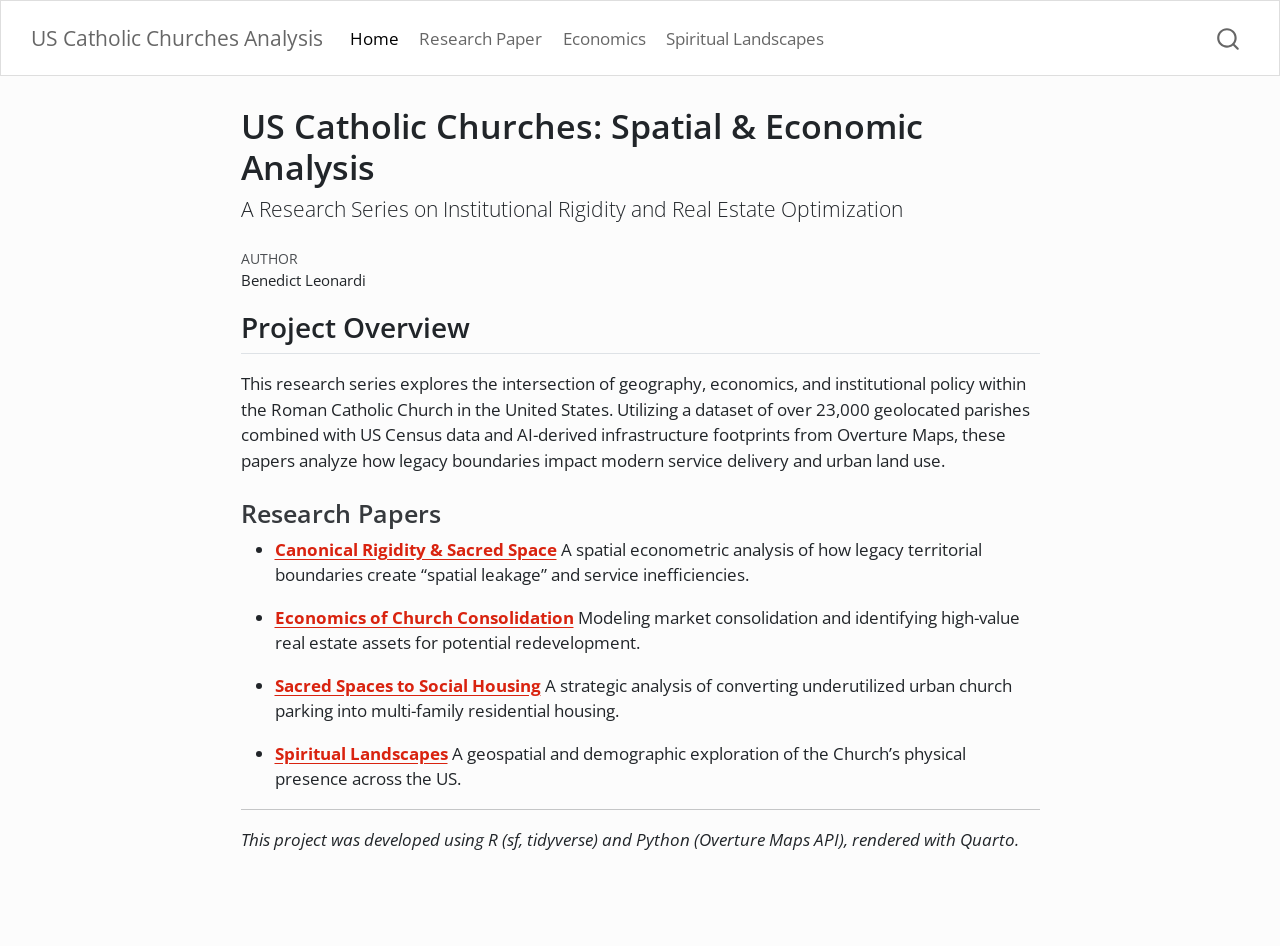
==== docs/index.html @ e0b2d02b "Add rendered docs/ for GitHub Pages hosting Co-Authored-By: Claude Sonnet 4.6 <noreply@anthropic.com" ====
<!DOCTYPE html>
<html xmlns="http://www.w3.org/1999/xhtml" lang="en" xml:lang="en"><head>

<meta charset="utf-8">
<meta name="generator" content="quarto-1.8.27">

<meta name="viewport" content="width=device-width, initial-scale=1.0, user-scalable=yes">

<meta name="author" content="Benedict Leonardi">

<title>US Catholic Churches: Spatial &amp; Economic Analysis – US Catholic Churches Analysis</title>
<style>
code{white-space: pre-wrap;}
span.smallcaps{font-variant: small-caps;}
div.columns{display: flex; gap: min(4vw, 1.5em);}
div.column{flex: auto; overflow-x: auto;}
div.hanging-indent{margin-left: 1.5em; text-indent: -1.5em;}
ul.task-list{list-style: none;}
ul.task-list li input[type="checkbox"] {
  width: 0.8em;
  margin: 0 0.8em 0.2em -1em; /* quarto-specific, see https://github.com/quarto-dev/quarto-cli/issues/4556 */ 
  vertical-align: middle;
}
</style>


<script src="site_libs/quarto-nav/quarto-nav.js"></script>
<script src="site_libs/quarto-nav/headroom.min.js"></script>
<script src="site_libs/clipboard/clipboard.min.js"></script>
<script src="site_libs/quarto-search/autocomplete.umd.js"></script>
<script src="site_libs/quarto-search/fuse.min.js"></script>
<script src="site_libs/quarto-search/quarto-search.js"></script>
<meta name="quarto:offset" content="./">
<script src="site_libs/quarto-html/quarto.js" type="module"></script>
<script src="site_libs/quarto-html/tabsets/tabsets.js" type="module"></script>
<script src="site_libs/quarto-html/axe/axe-check.js" type="module"></script>
<script src="site_libs/quarto-html/popper.min.js"></script>
<script src="site_libs/quarto-html/tippy.umd.min.js"></script>
<script src="site_libs/quarto-html/anchor.min.js"></script>
<link href="site_libs/quarto-html/tippy.css" rel="stylesheet">
<link href="site_libs/quarto-html/quarto-syntax-highlighting-ed96de9b727972fe78a7b5d16c58bf87.css" rel="stylesheet" id="quarto-text-highlighting-styles">
<script src="site_libs/bootstrap/bootstrap.min.js"></script>
<link href="site_libs/bootstrap/bootstrap-icons.css" rel="stylesheet">
<link href="site_libs/bootstrap/bootstrap-a1c87f40015067c62c82f3c4ff3d1ad4.min.css" rel="stylesheet" append-hash="true" id="quarto-bootstrap" data-mode="light">
<script id="quarto-search-options" type="application/json">{
  "location": "navbar",
  "copy-button": false,
  "collapse-after": 3,
  "panel-placement": "end",
  "type": "overlay",
  "limit": 50,
  "keyboard-shortcut": [
    "f",
    "/",
    "s"
  ],
  "show-item-context": false,
  "language": {
    "search-no-results-text": "No results",
    "search-matching-documents-text": "matching documents",
    "search-copy-link-title": "Copy link to search",
    "search-hide-matches-text": "Hide additional matches",
    "search-more-match-text": "more match in this document",
    "search-more-matches-text": "more matches in this document",
    "search-clear-button-title": "Clear",
    "search-text-placeholder": "",
    "search-detached-cancel-button-title": "Cancel",
    "search-submit-button-title": "Submit",
    "search-label": "Search"
  }
}</script>


</head>

<body class="nav-fixed fullcontent quarto-light">

<div id="quarto-search-results"></div>
  <header id="quarto-header" class="headroom fixed-top">
    <nav class="navbar navbar-expand-lg " data-bs-theme="dark">
      <div class="navbar-container container-fluid">
      <div class="navbar-brand-container mx-auto">
    <a class="navbar-brand" href="./index.html">
    <span class="navbar-title">US Catholic Churches Analysis</span>
    </a>
  </div>
            <div id="quarto-search" class="" title="Search"></div>
          <button class="navbar-toggler" type="button" data-bs-toggle="collapse" data-bs-target="#navbarCollapse" aria-controls="navbarCollapse" role="menu" aria-expanded="false" aria-label="Toggle navigation" onclick="if (window.quartoToggleHeadroom) { window.quartoToggleHeadroom(); }">
  <span class="navbar-toggler-icon"></span>
</button>
          <div class="collapse navbar-collapse" id="navbarCollapse">
            <ul class="navbar-nav navbar-nav-scroll me-auto">
  <li class="nav-item">
    <a class="nav-link active" href="./index.html" aria-current="page"> 
<span class="menu-text">Home</span></a>
  </li>  
  <li class="nav-item">
    <a class="nav-link" href="./Canonical_Rigidity_Research_Paper.html"> 
<span class="menu-text">Research Paper</span></a>
  </li>  
  <li class="nav-item">
    <a class="nav-link" href="./Economics_of_Church_Consolidation.html"> 
<span class="menu-text">Economics</span></a>
  </li>  
  <li class="nav-item">
    <a class="nav-link" href="./Spiritual_Landscapes_Paper.html"> 
<span class="menu-text">Spiritual Landscapes</span></a>
  </li>  
</ul>
          </div> <!-- /navcollapse -->
            <div class="quarto-navbar-tools">
</div>
      </div> <!-- /container-fluid -->
    </nav>
</header>
<!-- content -->
<div id="quarto-content" class="quarto-container page-columns page-rows-contents page-layout-article page-navbar">
<!-- sidebar -->
<!-- margin-sidebar -->
    
<!-- main -->
<main class="content" id="quarto-document-content">

<header id="title-block-header" class="quarto-title-block default">
<div class="quarto-title">
<h1 class="title">US Catholic Churches: Spatial &amp; Economic Analysis</h1>
<p class="subtitle lead">A Research Series on Institutional Rigidity and Real Estate Optimization</p>
</div>



<div class="quarto-title-meta">

    <div>
    <div class="quarto-title-meta-heading">Author</div>
    <div class="quarto-title-meta-contents">
             <p>Benedict Leonardi </p>
          </div>
  </div>
    
  
    
  </div>
  


</header>


<section id="project-overview" class="level2">
<h2 class="anchored" data-anchor-id="project-overview">Project Overview</h2>
<p>This research series explores the intersection of geography, economics, and institutional policy within the Roman Catholic Church in the United States. Utilizing a dataset of over 23,000 geolocated parishes combined with US Census data and AI-derived infrastructure footprints from Overture Maps, these papers analyze how legacy boundaries impact modern service delivery and urban land use.</p>
<section id="research-papers" class="level3">
<h3 class="anchored" data-anchor-id="research-papers">Research Papers</h3>
<ul>
<li><p><a href="Canonical_Rigidity_Research_Paper.html"><strong>Canonical Rigidity &amp; Sacred Space</strong></a> A spatial econometric analysis of how legacy territorial boundaries create “spatial leakage” and service inefficiencies.</p></li>
<li><p><a href="Economics_of_Church_Consolidation.html"><strong>Economics of Church Consolidation</strong></a> Modeling market consolidation and identifying high-value real estate assets for potential redevelopment.</p></li>
<li><p><a href="Closure_Conversion_Recommendations.html"><strong>Sacred Spaces to Social Housing</strong></a> A strategic analysis of converting underutilized urban church parking into multi-family residential housing.</p></li>
<li><p><a href="Spiritual_Landscapes_Paper.html"><strong>Spiritual Landscapes</strong></a> A geospatial and demographic exploration of the Church’s physical presence across the US.</p></li>
</ul>
<hr>
<p><em>This project was developed using R (sf, tidyverse) and Python (Overture Maps API), rendered with Quarto.</em></p>


</section>
</section>

</main> <!-- /main -->
<script id="quarto-html-after-body" type="application/javascript">
  window.document.addEventListener("DOMContentLoaded", function (event) {
    const icon = "";
    const anchorJS = new window.AnchorJS();
    anchorJS.options = {
      placement: 'right',
      icon: icon
    };
    anchorJS.add('.anchored');
    const isCodeAnnotation = (el) => {
      for (const clz of el.classList) {
        if (clz.startsWith('code-annotation-')) {                     
          return true;
        }
      }
      return false;
    }
    const onCopySuccess = function(e) {
      // button target
      const button = e.trigger;
      // don't keep focus
      button.blur();
      // flash "checked"
      button.classList.add('code-copy-button-checked');
      var currentTitle = button.getAttribute("title");
      button.setAttribute("title", "Copied!");
      let tooltip;
      if (window.bootstrap) {
        button.setAttribute("data-bs-toggle", "tooltip");
        button.setAttribute("data-bs-placement", "left");
        button.setAttribute("data-bs-title", "Copied!");
        tooltip = new bootstrap.Tooltip(button, 
          { trigger: "manual", 
            customClass: "code-copy-button-tooltip",
            offset: [0, -8]});
        tooltip.show();    
      }
      setTimeout(function() {
        if (tooltip) {
          tooltip.hide();
          button.removeAttribute("data-bs-title");
          button.removeAttribute("data-bs-toggle");
          button.removeAttribute("data-bs-placement");
        }
        button.setAttribute("title", currentTitle);
        button.classList.remove('code-copy-button-checked');
      }, 1000);
      // clear code selection
      e.clearSelection();
    }
    const getTextToCopy = function(trigger) {
      const outerScaffold = trigger.parentElement.cloneNode(true);
      const codeEl = outerScaffold.querySelector('code');
      for (const childEl of codeEl.children) {
        if (isCodeAnnotation(childEl)) {
          childEl.remove();
        }
      }
      return codeEl.innerText;
    }
    const clipboard = new window.ClipboardJS('.code-copy-button:not([data-in-quarto-modal])', {
      text: getTextToCopy
    });
    clipboard.on('success', onCopySuccess);
    if (window.document.getElementById('quarto-embedded-source-code-modal')) {
      const clipboardModal = new window.ClipboardJS('.code-copy-button[data-in-quarto-modal]', {
        text: getTextToCopy,
        container: window.document.getElementById('quarto-embedded-source-code-modal')
      });
      clipboardModal.on('success', onCopySuccess);
    }
      var localhostRegex = new RegExp(/^(?:http|https):\/\/localhost\:?[0-9]*\//);
      var mailtoRegex = new RegExp(/^mailto:/);
        var filterRegex = new RegExp('/' + window.location.host + '/');
      var isInternal = (href) => {
          return filterRegex.test(href) || localhostRegex.test(href) || mailtoRegex.test(href);
      }
      // Inspect non-navigation links and adorn them if external
     var links = window.document.querySelectorAll('a[href]:not(.nav-link):not(.navbar-brand):not(.toc-action):not(.sidebar-link):not(.sidebar-item-toggle):not(.pagination-link):not(.no-external):not([aria-hidden]):not(.dropdown-item):not(.quarto-navigation-tool):not(.about-link)');
      for (var i=0; i<links.length; i++) {
        const link = links[i];
        if (!isInternal(link.href)) {
          // undo the damage that might have been done by quarto-nav.js in the case of
          // links that we want to consider external
          if (link.dataset.originalHref !== undefined) {
            link.href = link.dataset.originalHref;
          }
        }
      }
    function tippyHover(el, contentFn, onTriggerFn, onUntriggerFn) {
      const config = {
        allowHTML: true,
        maxWidth: 500,
        delay: 100,
        arrow: false,
        appendTo: function(el) {
            return el.parentElement;
        },
        interactive: true,
        interactiveBorder: 10,
        theme: 'quarto',
        placement: 'bottom-start',
      };
      if (contentFn) {
        config.content = contentFn;
      }
      if (onTriggerFn) {
        config.onTrigger = onTriggerFn;
      }
      if (onUntriggerFn) {
        config.onUntrigger = onUntriggerFn;
      }
      window.tippy(el, config); 
    }
    const noterefs = window.document.querySelectorAll('a[role="doc-noteref"]');
    for (var i=0; i<noterefs.length; i++) {
      const ref = noterefs[i];
      tippyHover(ref, function() {
        // use id or data attribute instead here
        let href = ref.getAttribute('data-footnote-href') || ref.getAttribute('href');
        try { href = new URL(href).hash; } catch {}
        const id = href.replace(/^#\/?/, "");
        const note = window.document.getElementById(id);
        if (note) {
          return note.innerHTML;
        } else {
          return "";
        }
      });
    }
    const xrefs = window.document.querySelectorAll('a.quarto-xref');
    const processXRef = (id, note) => {
      // Strip column container classes
      const stripColumnClz = (el) => {
        el.classList.remove("page-full", "page-columns");
        if (el.children) {
          for (const child of el.children) {
            stripColumnClz(child);
          }
        }
      }
      stripColumnClz(note)
      if (id === null || id.startsWith('sec-')) {
        // Special case sections, only their first couple elements
        const container = document.createElement("div");
        if (note.children && note.children.length > 2) {
          container.appendChild(note.children[0].cloneNode(true));
          for (let i = 1; i < note.children.length; i++) {
            const child = note.children[i];
            if (child.tagName === "P" && child.innerText === "") {
              continue;
            } else {
              container.appendChild(child.cloneNode(true));
              break;
            }
          }
          if (window.Quarto?.typesetMath) {
            window.Quarto.typesetMath(container);
          }
          return container.innerHTML
        } else {
          if (window.Quarto?.typesetMath) {
            window.Quarto.typesetMath(note);
          }
          return note.innerHTML;
        }
      } else {
        // Remove any anchor links if they are present
        const anchorLink = note.querySelector('a.anchorjs-link');
        if (anchorLink) {
          anchorLink.remove();
        }
        if (window.Quarto?.typesetMath) {
          window.Quarto.typesetMath(note);
        }
        if (note.classList.contains("callout")) {
          return note.outerHTML;
        } else {
          return note.innerHTML;
        }
      }
    }
    for (var i=0; i<xrefs.length; i++) {
      const xref = xrefs[i];
      tippyHover(xref, undefined, function(instance) {
        instance.disable();
        let url = xref.getAttribute('href');
        let hash = undefined; 
        if (url.startsWith('#')) {
          hash = url;
        } else {
          try { hash = new URL(url).hash; } catch {}
        }
        if (hash) {
          const id = hash.replace(/^#\/?/, "");
          const note = window.document.getElementById(id);
          if (note !== null) {
            try {
              const html = processXRef(id, note.cloneNode(true));
              instance.setContent(html);
            } finally {
              instance.enable();
              instance.show();
            }
          } else {
            // See if we can fetch this
            fetch(url.split('#')[0])
            .then(res => res.text())
            .then(html => {
              const parser = new DOMParser();
              const htmlDoc = parser.parseFromString(html, "text/html");
              const note = htmlDoc.getElementById(id);
              if (note !== null) {
                const html = processXRef(id, note);
                instance.setContent(html);
              } 
            }).finally(() => {
              instance.enable();
              instance.show();
            });
          }
        } else {
          // See if we can fetch a full url (with no hash to target)
          // This is a special case and we should probably do some content thinning / targeting
          fetch(url)
          .then(res => res.text())
          .then(html => {
            const parser = new DOMParser();
            const htmlDoc = parser.parseFromString(html, "text/html");
            const note = htmlDoc.querySelector('main.content');
            if (note !== null) {
              // This should only happen for chapter cross references
              // (since there is no id in the URL)
              // remove the first header
              if (note.children.length > 0 && note.children[0].tagName === "HEADER") {
                note.children[0].remove();
              }
              const html = processXRef(null, note);
              instance.setContent(html);
            } 
          }).finally(() => {
            instance.enable();
            instance.show();
          });
        }
      }, function(instance) {
      });
    }
        let selectedAnnoteEl;
        const selectorForAnnotation = ( cell, annotation) => {
          let cellAttr = 'data-code-cell="' + cell + '"';
          let lineAttr = 'data-code-annotation="' +  annotation + '"';
          const selector = 'span[' + cellAttr + '][' + lineAttr + ']';
          return selector;
        }
        const selectCodeLines = (annoteEl) => {
          const doc = window.document;
          const targetCell = annoteEl.getAttribute("data-target-cell");
          const targetAnnotation = annoteEl.getAttribute("data-target-annotation");
          const annoteSpan = window.document.querySelector(selectorForAnnotation(targetCell, targetAnnotation));
          const lines = annoteSpan.getAttribute("data-code-lines").split(",");
          const lineIds = lines.map((line) => {
            return targetCell + "-" + line;
          })
          let top = null;
          let height = null;
          let parent = null;
          if (lineIds.length > 0) {
              //compute the position of the single el (top and bottom and make a div)
              const el = window.document.getElementById(lineIds[0]);
              top = el.offsetTop;
              height = el.offsetHeight;
              parent = el.parentElement.parentElement;
            if (lineIds.length > 1) {
              const lastEl = window.document.getElementById(lineIds[lineIds.length - 1]);
              const bottom = lastEl.offsetTop + lastEl.offsetHeight;
              height = bottom - top;
            }
            if (top !== null && height !== null && parent !== null) {
              // cook up a div (if necessary) and position it 
              let div = window.document.getElementById("code-annotation-line-highlight");
              if (div === null) {
                div = window.document.createElement("div");
                div.setAttribute("id", "code-annotation-line-highlight");
                div.style.position = 'absolute';
                parent.appendChild(div);
              }
              div.style.top = top - 2 + "px";
              div.style.height = height + 4 + "px";
              div.style.left = 0;
              let gutterDiv = window.document.getElementById("code-annotation-line-highlight-gutter");
              if (gutterDiv === null) {
                gutterDiv = window.document.createElement("div");
                gutterDiv.setAttribute("id", "code-annotation-line-highlight-gutter");
                gutterDiv.style.position = 'absolute';
                const codeCell = window.document.getElementById(targetCell);
                const gutter = codeCell.querySelector('.code-annotation-gutter');
                gutter.appendChild(gutterDiv);
              }
              gutterDiv.style.top = top - 2 + "px";
              gutterDiv.style.height = height + 4 + "px";
            }
            selectedAnnoteEl = annoteEl;
          }
        };
        const unselectCodeLines = () => {
          const elementsIds = ["code-annotation-line-highlight", "code-annotation-line-highlight-gutter"];
          elementsIds.forEach((elId) => {
            const div = window.document.getElementById(elId);
            if (div) {
              div.remove();
            }
          });
          selectedAnnoteEl = undefined;
        };
          // Handle positioning of the toggle
      window.addEventListener(
        "resize",
        throttle(() => {
          elRect = undefined;
          if (selectedAnnoteEl) {
            selectCodeLines(selectedAnnoteEl);
          }
        }, 10)
      );
      function throttle(fn, ms) {
      let throttle = false;
      let timer;
        return (...args) => {
          if(!throttle) { // first call gets through
              fn.apply(this, args);
              throttle = true;
          } else { // all the others get throttled
              if(timer) clearTimeout(timer); // cancel #2
              timer = setTimeout(() => {
                fn.apply(this, args);
                timer = throttle = false;
              }, ms);
          }
        };
      }
        // Attach click handler to the DT
        const annoteDls = window.document.querySelectorAll('dt[data-target-cell]');
        for (const annoteDlNode of annoteDls) {
          annoteDlNode.addEventListener('click', (event) => {
            const clickedEl = event.target;
            if (clickedEl !== selectedAnnoteEl) {
              unselectCodeLines();
              const activeEl = window.document.querySelector('dt[data-target-cell].code-annotation-active');
              if (activeEl) {
                activeEl.classList.remove('code-annotation-active');
              }
              selectCodeLines(clickedEl);
              clickedEl.classList.add('code-annotation-active');
            } else {
              // Unselect the line
              unselectCodeLines();
              clickedEl.classList.remove('code-annotation-active');
            }
          });
        }
    const findCites = (el) => {
      const parentEl = el.parentElement;
      if (parentEl) {
        const cites = parentEl.dataset.cites;
        if (cites) {
          return {
            el,
            cites: cites.split(' ')
          };
        } else {
          return findCites(el.parentElement)
        }
      } else {
        return undefined;
      }
    };
    var bibliorefs = window.document.querySelectorAll('a[role="doc-biblioref"]');
    for (var i=0; i<bibliorefs.length; i++) {
      const ref = bibliorefs[i];
      const citeInfo = findCites(ref);
      if (citeInfo) {
        tippyHover(citeInfo.el, function() {
          var popup = window.document.createElement('div');
          citeInfo.cites.forEach(function(cite) {
            var citeDiv = window.document.createElement('div');
            citeDiv.classList.add('hanging-indent');
            citeDiv.classList.add('csl-entry');
            var biblioDiv = window.document.getElementById('ref-' + cite);
            if (biblioDiv) {
              citeDiv.innerHTML = biblioDiv.innerHTML;
            }
            popup.appendChild(citeDiv);
          });
          return popup.innerHTML;
        });
      }
    }
  });
  </script>
</div> <!-- /content -->




</body></html>
---- docs/site_libs/quarto-html/tippy.css ----
.tippy-box[data-animation=fade][data-state=hidden]{opacity:0}[data-tippy-root]{max-width:calc(100vw - 10px)}.tippy-box{position:relative;background-color:#333;color:#fff;border-radius:4px;font-size:14px;line-height:1.4;white-space:normal;outline:0;transition-property:transform,visibility,opacity}.tippy-box[data-placement^=top]>.tippy-arrow{bottom:0}.tippy-box[data-placement^=top]>.tippy-arrow:before{bottom:-7px;left:0;border-width:8px 8px 0;border-top-color:initial;transform-origin:center top}.tippy-box[data-placement^=bottom]>.tippy-arrow{top:0}.tippy-box[data-placement^=bottom]>.tippy-arrow:before{top:-7px;left:0;border-width:0 8px 8px;border-bottom-color:initial;transform-origin:center bottom}.tippy-box[data-placement^=left]>.tippy-arrow{right:0}.tippy-box[data-placement^=left]>.tippy-arrow:before{border-width:8px 0 8px 8px;border-left-color:initial;right:-7px;transform-origin:center left}.tippy-box[data-placement^=right]>.tippy-arrow{left:0}.tippy-box[data-placement^=right]>.tippy-arrow:before{left:-7px;border-width:8px 8px 8px 0;border-right-color:initial;transform-origin:center right}.tippy-box[data-inertia][data-state=visible]{transition-timing-function:cubic-bezier(.54,1.5,.38,1.11)}.tippy-arrow{width:16px;height:16px;color:#333}.tippy-arrow:before{content:"";position:absolute;border-color:transparent;border-style:solid}.tippy-content{position:relative;padding:5px 9px;z-index:1}
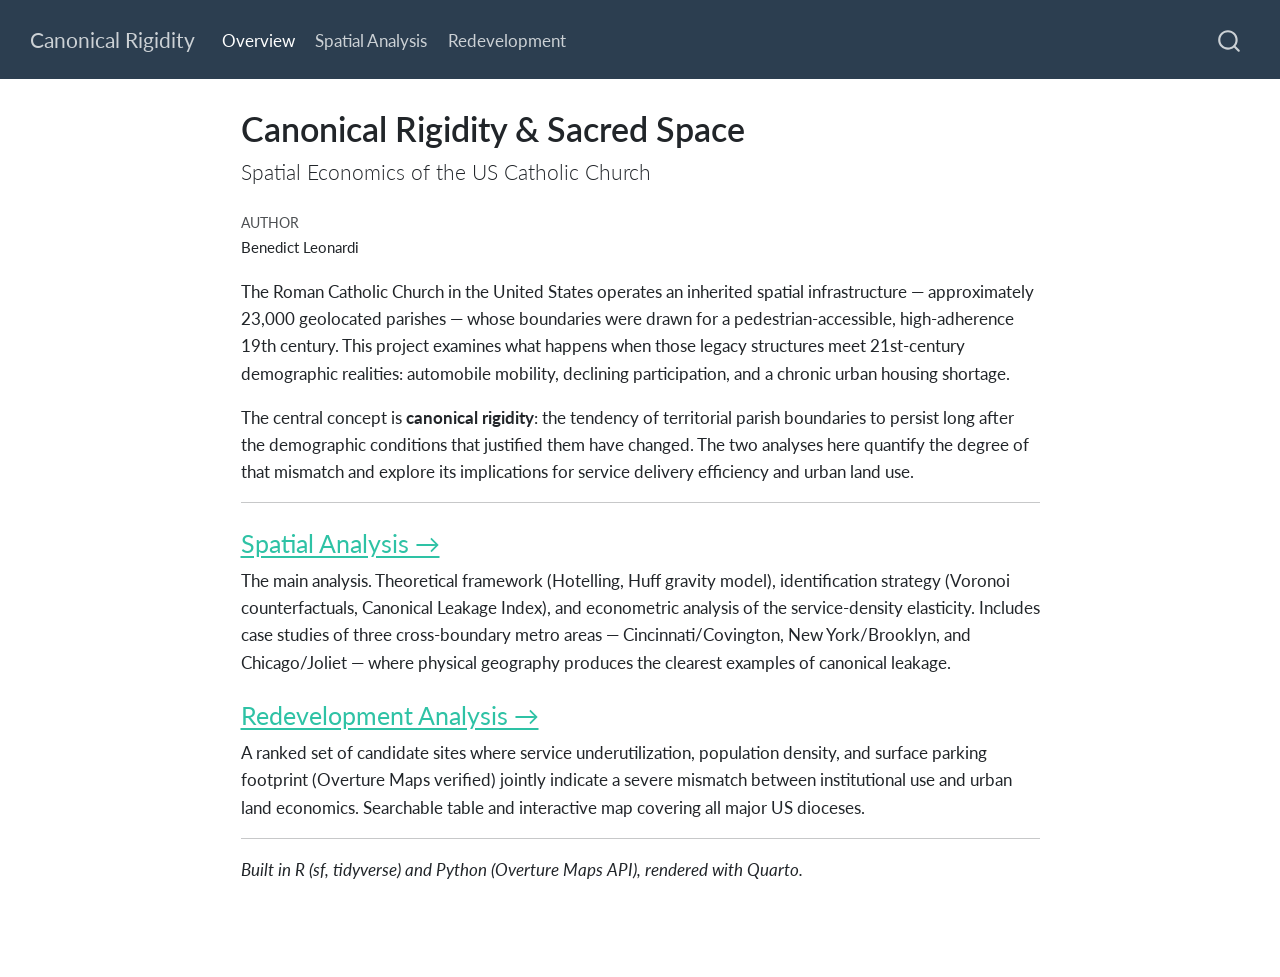
==== commit 903effa8: "Render updated QMDs to docs/ Co-Authored-By: Claude Sonnet 4.6 <noreply@anthropic.com>" ====
--- a/docs/index.html
+++ b/docs/index.html
@@ -8,7 +8,7 @@
 
 <meta name="author" content="Benedict Leonardi">
 
-<title>US Catholic Churches: Spatial &amp; Economic Analysis – US Catholic Churches Analysis</title>
+<title>Canonical Rigidity &amp; Sacred Space – Canonical Rigidity</title>
 <style>
 code{white-space: pre-wrap;}
 span.smallcaps{font-variant: small-caps;}
@@ -38,10 +38,10 @@
 <script src="site_libs/quarto-html/tippy.umd.min.js"></script>
 <script src="site_libs/quarto-html/anchor.min.js"></script>
 <link href="site_libs/quarto-html/tippy.css" rel="stylesheet">
-<link href="site_libs/quarto-html/quarto-syntax-highlighting-ed96de9b727972fe78a7b5d16c58bf87.css" rel="stylesheet" id="quarto-text-highlighting-styles">
+<link href="site_libs/quarto-html/quarto-syntax-highlighting-8b4baf804e461d9b72633f0de59a0cac.css" rel="stylesheet" id="quarto-text-highlighting-styles">
 <script src="site_libs/bootstrap/bootstrap.min.js"></script>
 <link href="site_libs/bootstrap/bootstrap-icons.css" rel="stylesheet">
-<link href="site_libs/bootstrap/bootstrap-a1c87f40015067c62c82f3c4ff3d1ad4.min.css" rel="stylesheet" append-hash="true" id="quarto-bootstrap" data-mode="light">
+<link href="site_libs/bootstrap/bootstrap-490776986bfb54d168745c47eead3066.min.css" rel="stylesheet" append-hash="true" id="quarto-bootstrap" data-mode="light">
 <script id="quarto-search-options" type="application/json">{
   "location": "navbar",
   "copy-button": false,
@@ -81,7 +81,7 @@
       <div class="navbar-container container-fluid">
       <div class="navbar-brand-container mx-auto">
     <a class="navbar-brand" href="./index.html">
-    <span class="navbar-title">US Catholic Churches Analysis</span>
+    <span class="navbar-title">Canonical Rigidity</span>
     </a>
   </div>
             <div id="quarto-search" class="" title="Search"></div>
@@ -92,19 +92,15 @@
             <ul class="navbar-nav navbar-nav-scroll me-auto">
   <li class="nav-item">
     <a class="nav-link active" href="./index.html" aria-current="page"> 
-<span class="menu-text">Home</span></a>
+<span class="menu-text">Overview</span></a>
   </li>  
   <li class="nav-item">
     <a class="nav-link" href="./Canonical_Rigidity_Research_Paper.html"> 
-<span class="menu-text">Research Paper</span></a>
+<span class="menu-text">Spatial Analysis</span></a>
   </li>  
   <li class="nav-item">
-    <a class="nav-link" href="./Economics_of_Church_Consolidation.html"> 
-<span class="menu-text">Economics</span></a>
-  </li>  
-  <li class="nav-item">
-    <a class="nav-link" href="./Spiritual_Landscapes_Paper.html"> 
-<span class="menu-text">Spiritual Landscapes</span></a>
+    <a class="nav-link" href="./Closure_Conversion_Recommendations.html"> 
+<span class="menu-text">Redevelopment</span></a>
   </li>  
 </ul>
           </div> <!-- /navcollapse -->
@@ -123,8 +119,8 @@
 
 <header id="title-block-header" class="quarto-title-block default">
 <div class="quarto-title">
-<h1 class="title">US Catholic Churches: Spatial &amp; Economic Analysis</h1>
-<p class="subtitle lead">A Research Series on Institutional Rigidity and Real Estate Optimization</p>
+<h1 class="title">Canonical Rigidity &amp; Sacred Space</h1>
+<p class="subtitle lead">Spatial Economics of the US Catholic Church</p>
 </div>
 
 
@@ -147,22 +143,20 @@
 </header>
 
 
-<section id="project-overview" class="level2">
-<h2 class="anchored" data-anchor-id="project-overview">Project Overview</h2>
-<p>This research series explores the intersection of geography, economics, and institutional policy within the Roman Catholic Church in the United States. Utilizing a dataset of over 23,000 geolocated parishes combined with US Census data and AI-derived infrastructure footprints from Overture Maps, these papers analyze how legacy boundaries impact modern service delivery and urban land use.</p>
-<section id="research-papers" class="level3">
-<h3 class="anchored" data-anchor-id="research-papers">Research Papers</h3>
-<ul>
-<li><p><a href="Canonical_Rigidity_Research_Paper.html"><strong>Canonical Rigidity &amp; Sacred Space</strong></a> A spatial econometric analysis of how legacy territorial boundaries create “spatial leakage” and service inefficiencies.</p></li>
-<li><p><a href="Economics_of_Church_Consolidation.html"><strong>Economics of Church Consolidation</strong></a> Modeling market consolidation and identifying high-value real estate assets for potential redevelopment.</p></li>
-<li><p><a href="Closure_Conversion_Recommendations.html"><strong>Sacred Spaces to Social Housing</strong></a> A strategic analysis of converting underutilized urban church parking into multi-family residential housing.</p></li>
-<li><p><a href="Spiritual_Landscapes_Paper.html"><strong>Spiritual Landscapes</strong></a> A geospatial and demographic exploration of the Church’s physical presence across the US.</p></li>
-</ul>
+<p>The Roman Catholic Church in the United States operates an inherited spatial infrastructure — approximately 23,000 geolocated parishes — whose boundaries were drawn for a pedestrian-accessible, high-adherence 19th century. This project examines what happens when those legacy structures meet 21st-century demographic realities: automobile mobility, declining participation, and a chronic urban housing shortage.</p>
+<p>The central concept is <strong>canonical rigidity</strong>: the tendency of territorial parish boundaries to persist long after the demographic conditions that justified them have changed. The two analyses here quantify the degree of that mismatch and explore its implications for service delivery efficiency and urban land use.</p>
 <hr>
-<p><em>This project was developed using R (sf, tidyverse) and Python (Overture Maps API), rendered with Quarto.</em></p>
-
-
+<section id="spatial-analysis" class="level3">
+<h3 class="anchored" data-anchor-id="spatial-analysis"><a href="Canonical_Rigidity_Research_Paper.html">Spatial Analysis →</a></h3>
+<p>The main analysis. Theoretical framework (Hotelling, Huff gravity model), identification strategy (Voronoi counterfactuals, Canonical Leakage Index), and econometric analysis of the service-density elasticity. Includes case studies of three cross-boundary metro areas — Cincinnati/Covington, New York/Brooklyn, and Chicago/Joliet — where physical geography produces the clearest examples of canonical leakage.</p>
 </section>
+<section id="redevelopment-analysis" class="level3">
+<h3 class="anchored" data-anchor-id="redevelopment-analysis"><a href="Closure_Conversion_Recommendations.html">Redevelopment Analysis →</a></h3>
+<p>A ranked set of candidate sites where service underutilization, population density, and surface parking footprint (Overture Maps verified) jointly indicate a severe mismatch between institutional use and urban land economics. Searchable table and interactive map covering all major US dioceses.</p>
+<hr>
+<p><em>Built in R (sf, tidyverse) and Python (Overture Maps API), rendered with Quarto.</em></p>
+
+
 </section>
 
 </main> <!-- /main -->
--- a/docs/site_libs/quarto-html/quarto-syntax-highlighting-8b4baf804e461d9b72633f0de59a0cac.css
+++ b/docs/site_libs/quarto-html/quarto-syntax-highlighting-8b4baf804e461d9b72633f0de59a0cac.css
@@ -0,0 +1,210 @@
+/* quarto syntax highlight colors */
+:root {
+  --quarto-hl-al-color: #ff5555;
+  --quarto-hl-an-color: #6a737d;
+  --quarto-hl-at-color: #d73a49;
+  --quarto-hl-bn-color: #005cc5;
+  --quarto-hl-bu-color: #d73a49;
+  --quarto-hl-ch-color: #032f62;
+  --quarto-hl-co-color: #6a737d;
+  --quarto-hl-cv-color: #6a737d;
+  --quarto-hl-cn-color: #005cc5;
+  --quarto-hl-cf-color: #d73a49;
+  --quarto-hl-dt-color: #d73a49;
+  --quarto-hl-dv-color: #005cc5;
+  --quarto-hl-do-color: #6a737d;
+  --quarto-hl-er-color: #ff5555;
+  --quarto-hl-ex-color: #d73a49;
+  --quarto-hl-fl-color: #005cc5;
+  --quarto-hl-fu-color: #6f42c1;
+  --quarto-hl-im-color: #032f62;
+  --quarto-hl-in-color: #6a737d;
+  --quarto-hl-kw-color: #d73a49;
+  --quarto-hl-op-color: #24292e;
+  --quarto-hl-pp-color: #d73a49;
+  --quarto-hl-re-color: #6a737d;
+  --quarto-hl-sc-color: #005cc5;
+  --quarto-hl-ss-color: #032f62;
+  --quarto-hl-st-color: #032f62;
+  --quarto-hl-va-color: #e36209;
+  --quarto-hl-vs-color: #032f62;
+  --quarto-hl-wa-color: #ff5555;
+}
+
+/* other quarto variables */
+:root {
+  --quarto-font-monospace: SFMono-Regular, Menlo, Monaco, Consolas, "Liberation Mono", "Courier New", monospace;
+}
+
+/* syntax highlight based on Pandoc's rules */
+pre > code.sourceCode > span {
+  color: #24292e;
+}
+
+code.sourceCode > span {
+  color: #24292e;
+}
+
+div.sourceCode,
+div.sourceCode pre.sourceCode {
+  color: #24292e;
+}
+
+/* Normal */
+code span {
+  color: #24292e;
+}
+
+/* Alert */
+code span.al {
+  font-weight: bold;
+  color: #ff5555;
+}
+
+/* Annotation */
+code span.an {
+  color: #6a737d;
+}
+
+/* Attribute */
+code span.at {
+  color: #d73a49;
+}
+
+/* BaseN */
+code span.bn {
+  color: #005cc5;
+}
+
+/* BuiltIn */
+code span.bu {
+  color: #d73a49;
+}
+
+/* ControlFlow */
+code span.cf {
+  color: #d73a49;
+}
+
+/* Char */
+code span.ch {
+  color: #032f62;
+}
+
+/* Constant */
+code span.cn {
+  color: #005cc5;
+}
+
+/* Comment */
+code span.co {
+  color: #6a737d;
+}
+
+/* CommentVar */
+code span.cv {
+  color: #6a737d;
+}
+
+/* Documentation */
+code span.do {
+  color: #6a737d;
+}
+
+/* DataType */
+code span.dt {
+  color: #d73a49;
+}
+
+/* DecVal */
+code span.dv {
+  color: #005cc5;
+}
+
+/* Error */
+code span.er {
+  color: #ff5555;
+  text-decoration: underline;
+}
+
+/* Extension */
+code span.ex {
+  font-weight: bold;
+  color: #d73a49;
+}
+
+/* Float */
+code span.fl {
+  color: #005cc5;
+}
+
+/* Function */
+code span.fu {
+  color: #6f42c1;
+}
+
+/* Import */
+code span.im {
+  color: #032f62;
+}
+
+/* Information */
+code span.in {
+  color: #6a737d;
+}
+
+/* Keyword */
+code span.kw {
+  color: #d73a49;
+}
+
+/* Operator */
+code span.op {
+  color: #24292e;
+}
+
+/* Preprocessor */
+code span.pp {
+  color: #d73a49;
+}
+
+/* RegionMarker */
+code span.re {
+  color: #6a737d;
+}
+
+/* SpecialChar */
+code span.sc {
+  color: #005cc5;
+}
+
+/* SpecialString */
+code span.ss {
+  color: #032f62;
+}
+
+/* String */
+code span.st {
+  color: #032f62;
+}
+
+/* Variable */
+code span.va {
+  color: #e36209;
+}
+
+/* VerbatimString */
+code span.vs {
+  color: #032f62;
+}
+
+/* Warning */
+code span.wa {
+  color: #ff5555;
+}
+
+.prevent-inlining {
+  content: "</";
+}
+
+/*# sourceMappingURL=d5869c7ef605691dccb382f9093b1d67.css.map */
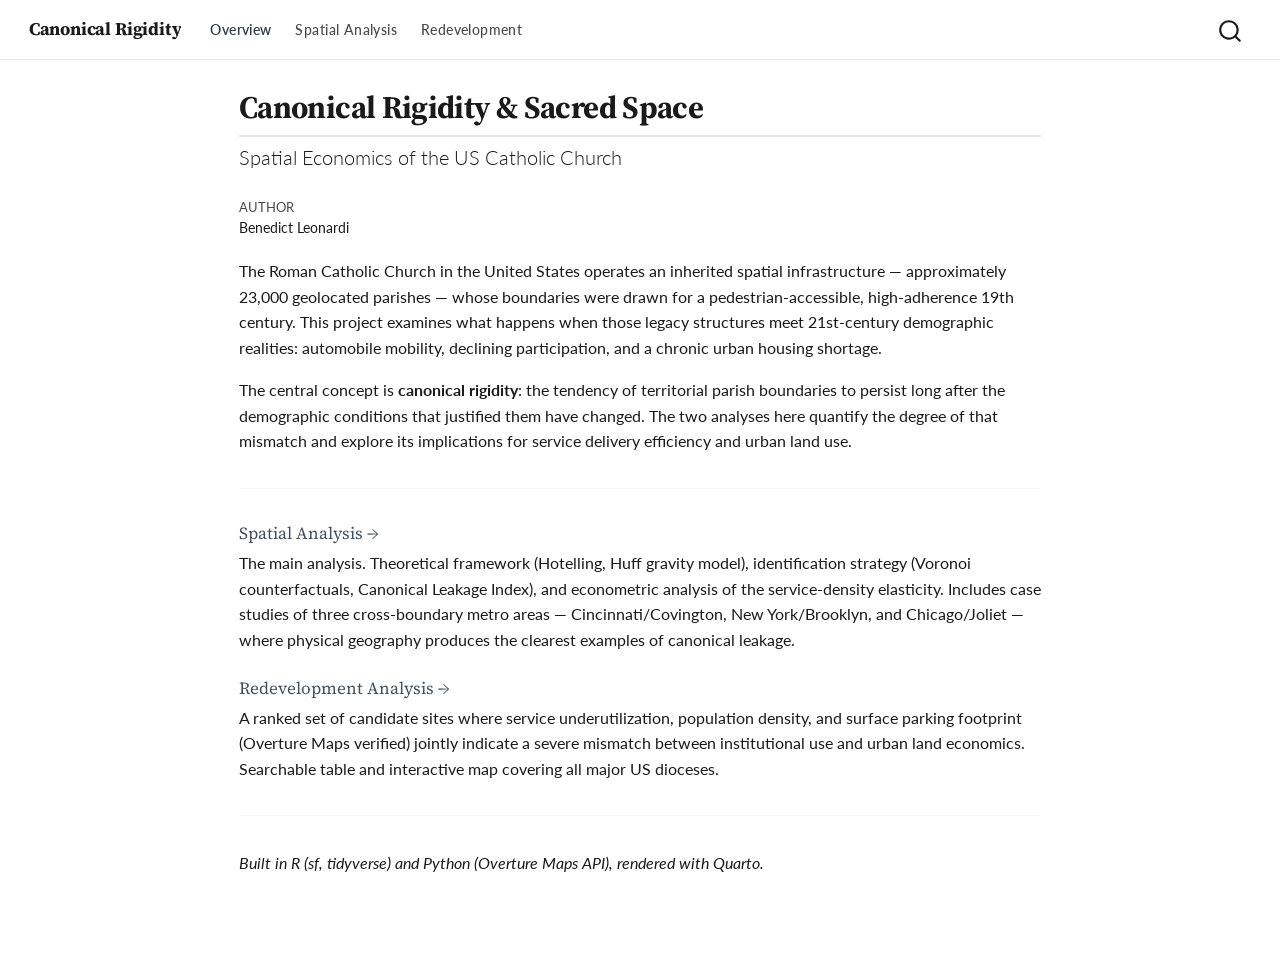
==== commit 7d3d3822: "Apply consistent academic style (Lato/Source Serif 4, grey palette) Co-Authored-By: Claude Sonnet 4." ====
--- a/docs/index.html
+++ b/docs/index.html
@@ -41,7 +41,7 @@
 <link href="site_libs/quarto-html/quarto-syntax-highlighting-8b4baf804e461d9b72633f0de59a0cac.css" rel="stylesheet" id="quarto-text-highlighting-styles">
 <script src="site_libs/bootstrap/bootstrap.min.js"></script>
 <link href="site_libs/bootstrap/bootstrap-icons.css" rel="stylesheet">
-<link href="site_libs/bootstrap/bootstrap-490776986bfb54d168745c47eead3066.min.css" rel="stylesheet" append-hash="true" id="quarto-bootstrap" data-mode="light">
+<link href="site_libs/bootstrap/bootstrap-f2f602f58a1feb3413044be4aec0a068.min.css" rel="stylesheet" append-hash="true" id="quarto-bootstrap" data-mode="light">
 <script id="quarto-search-options" type="application/json">{
   "location": "navbar",
   "copy-button": false,
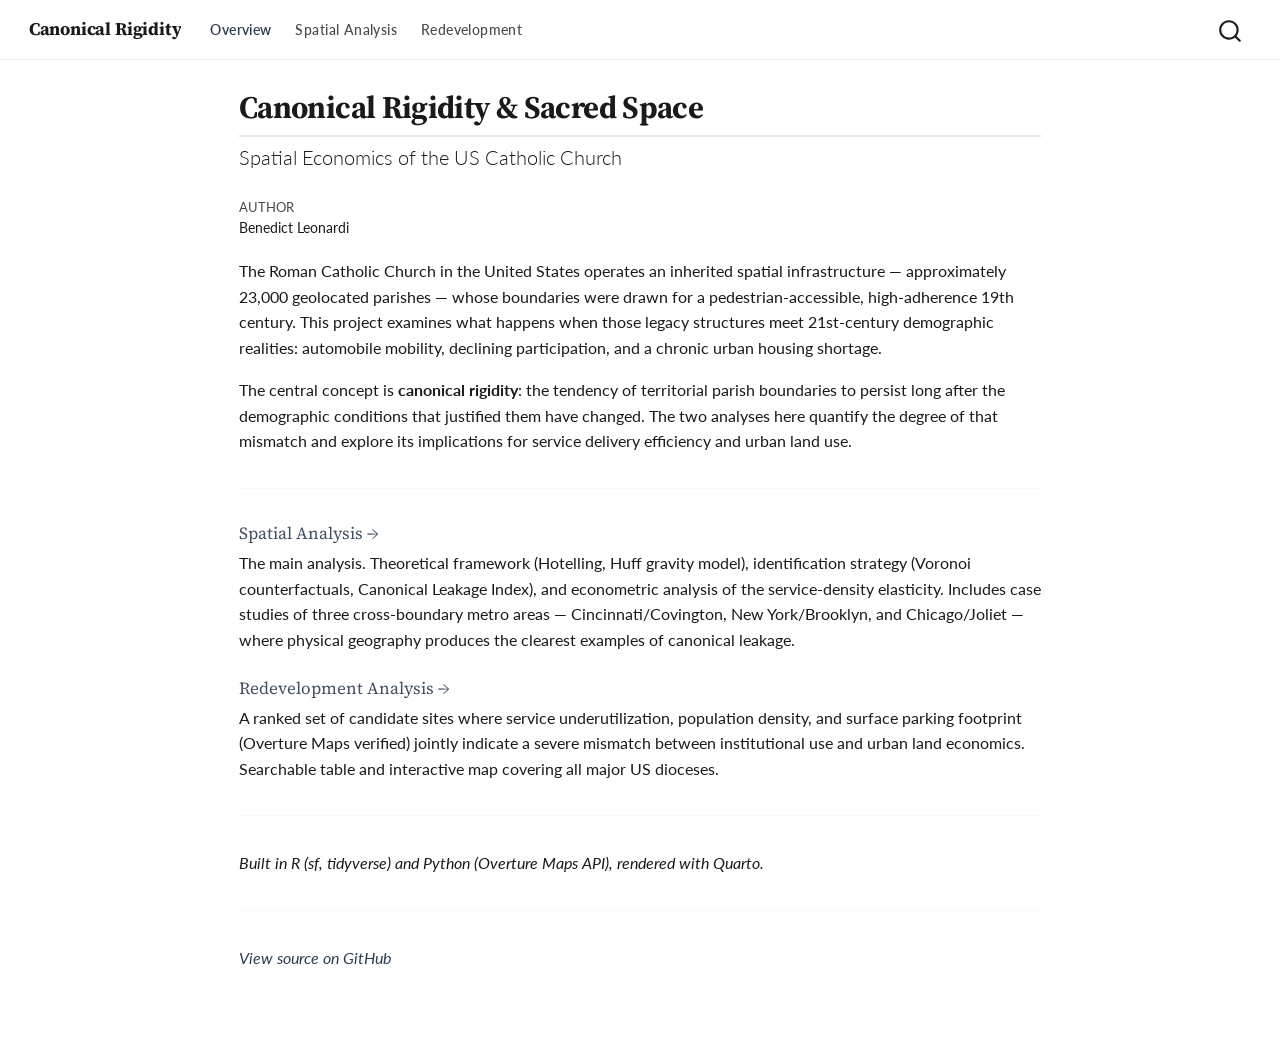
==== commit 31d94746: "Restructure paper with Girardian + Löschian theoretical frame, Cincinnati control, interactive Voron" ====
--- a/docs/index.html
+++ b/docs/index.html
@@ -155,6 +155,8 @@
 <p>A ranked set of candidate sites where service underutilization, population density, and surface parking footprint (Overture Maps verified) jointly indicate a severe mismatch between institutional use and urban land economics. Searchable table and interactive map covering all major US dioceses.</p>
 <hr>
 <p><em>Built in R (sf, tidyverse) and Python (Overture Maps API), rendered with Quarto.</em></p>
+<hr>
+<p><em><a href="https://github.com/bleonardi/US_Catholic_Churches" target="_blank">View source on GitHub</a></em></p>
 
 
 </section>
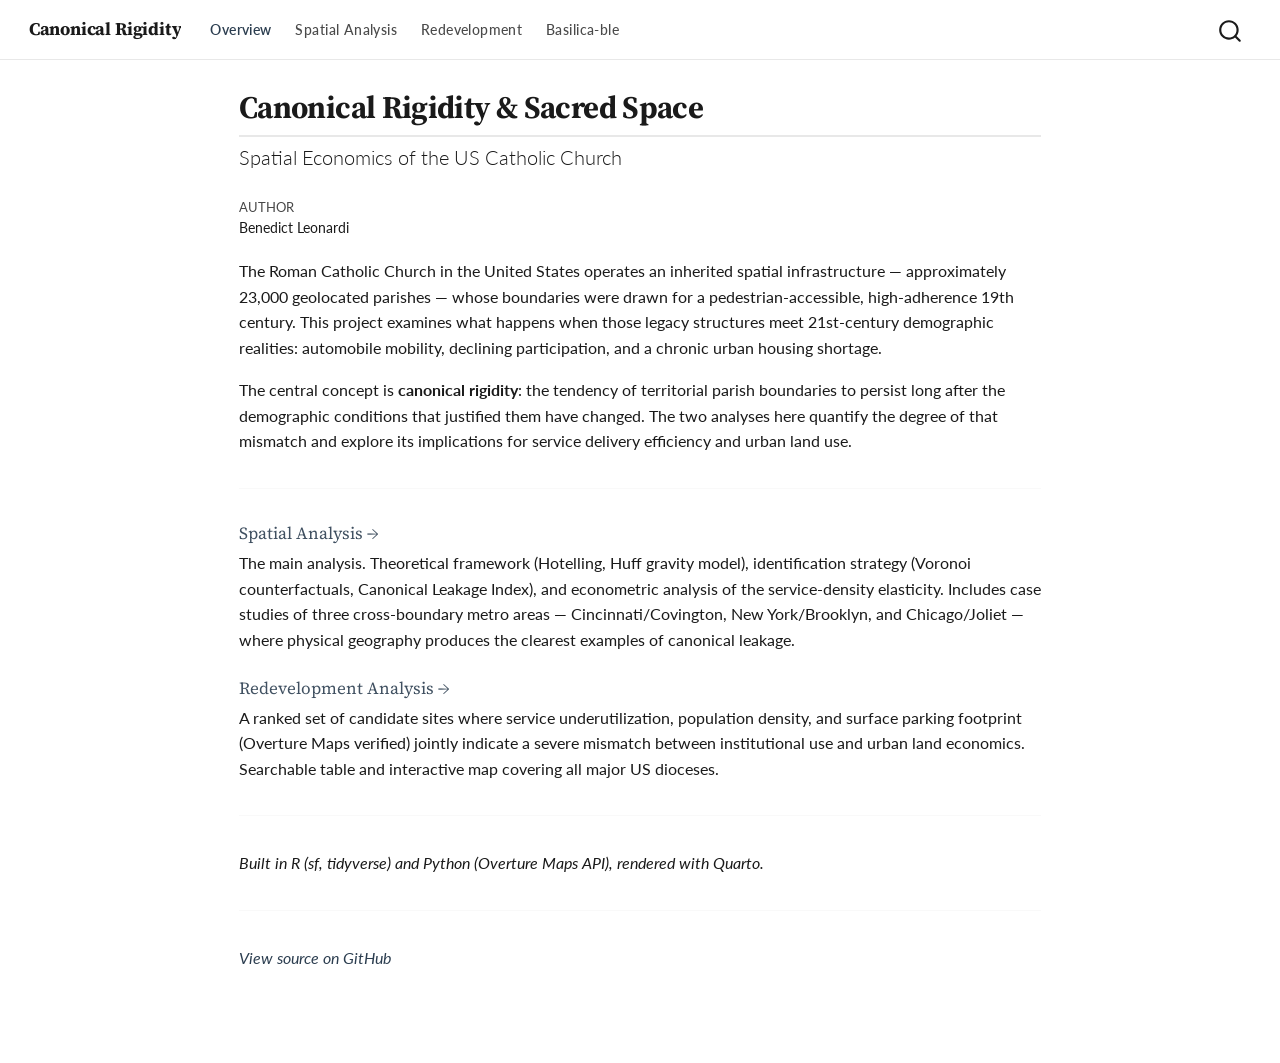
==== commit 9d5c2561: "Convert plots to interactive ggiraph with tooltips across analysis pages Co-Authored-By: Claude Sonn" ====
--- a/docs/index.html
+++ b/docs/index.html
@@ -102,6 +102,10 @@
     <a class="nav-link" href="./Closure_Conversion_Recommendations.html"> 
 <span class="menu-text">Redevelopment</span></a>
   </li>  
+  <li class="nav-item">
+    <a class="nav-link" href="./Basilica_Trajectory_Model.html"> 
+<span class="menu-text">Basilica-ble</span></a>
+  </li>  
 </ul>
           </div> <!-- /navcollapse -->
             <div class="quarto-navbar-tools">
